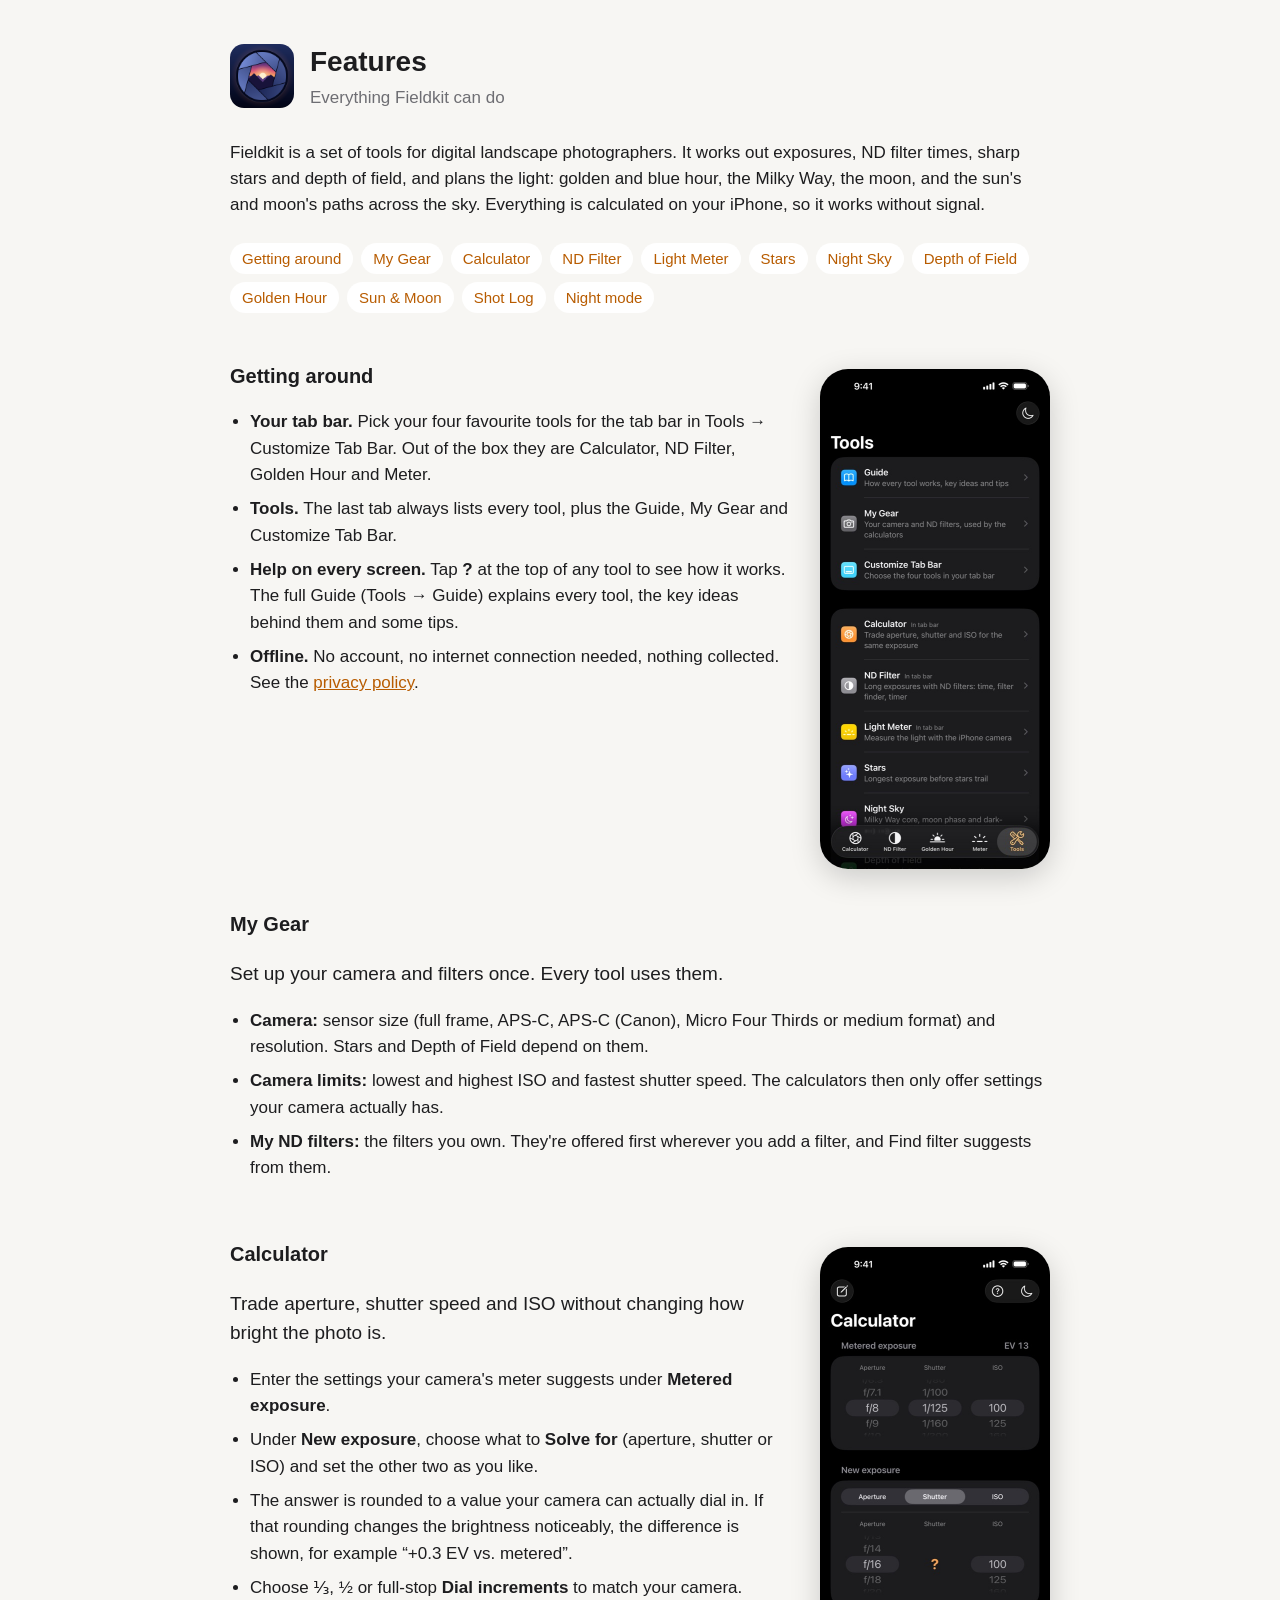
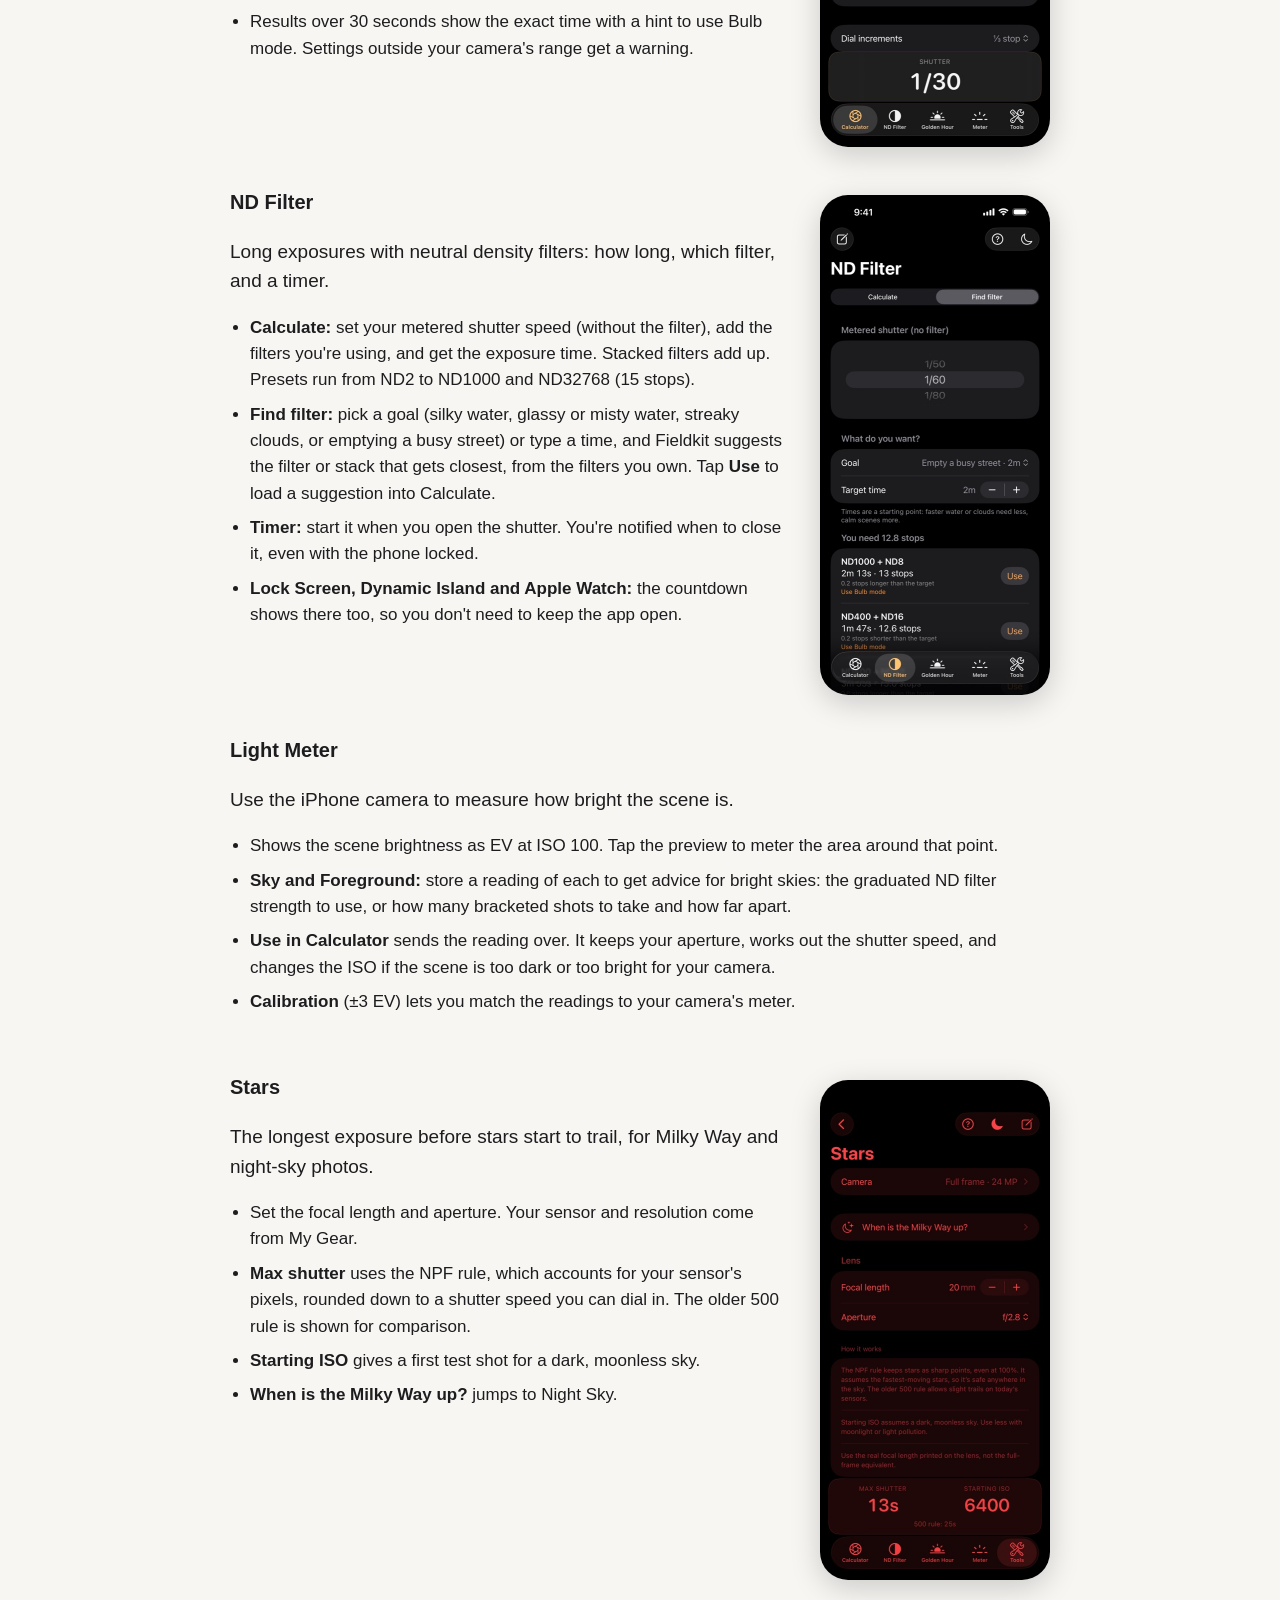
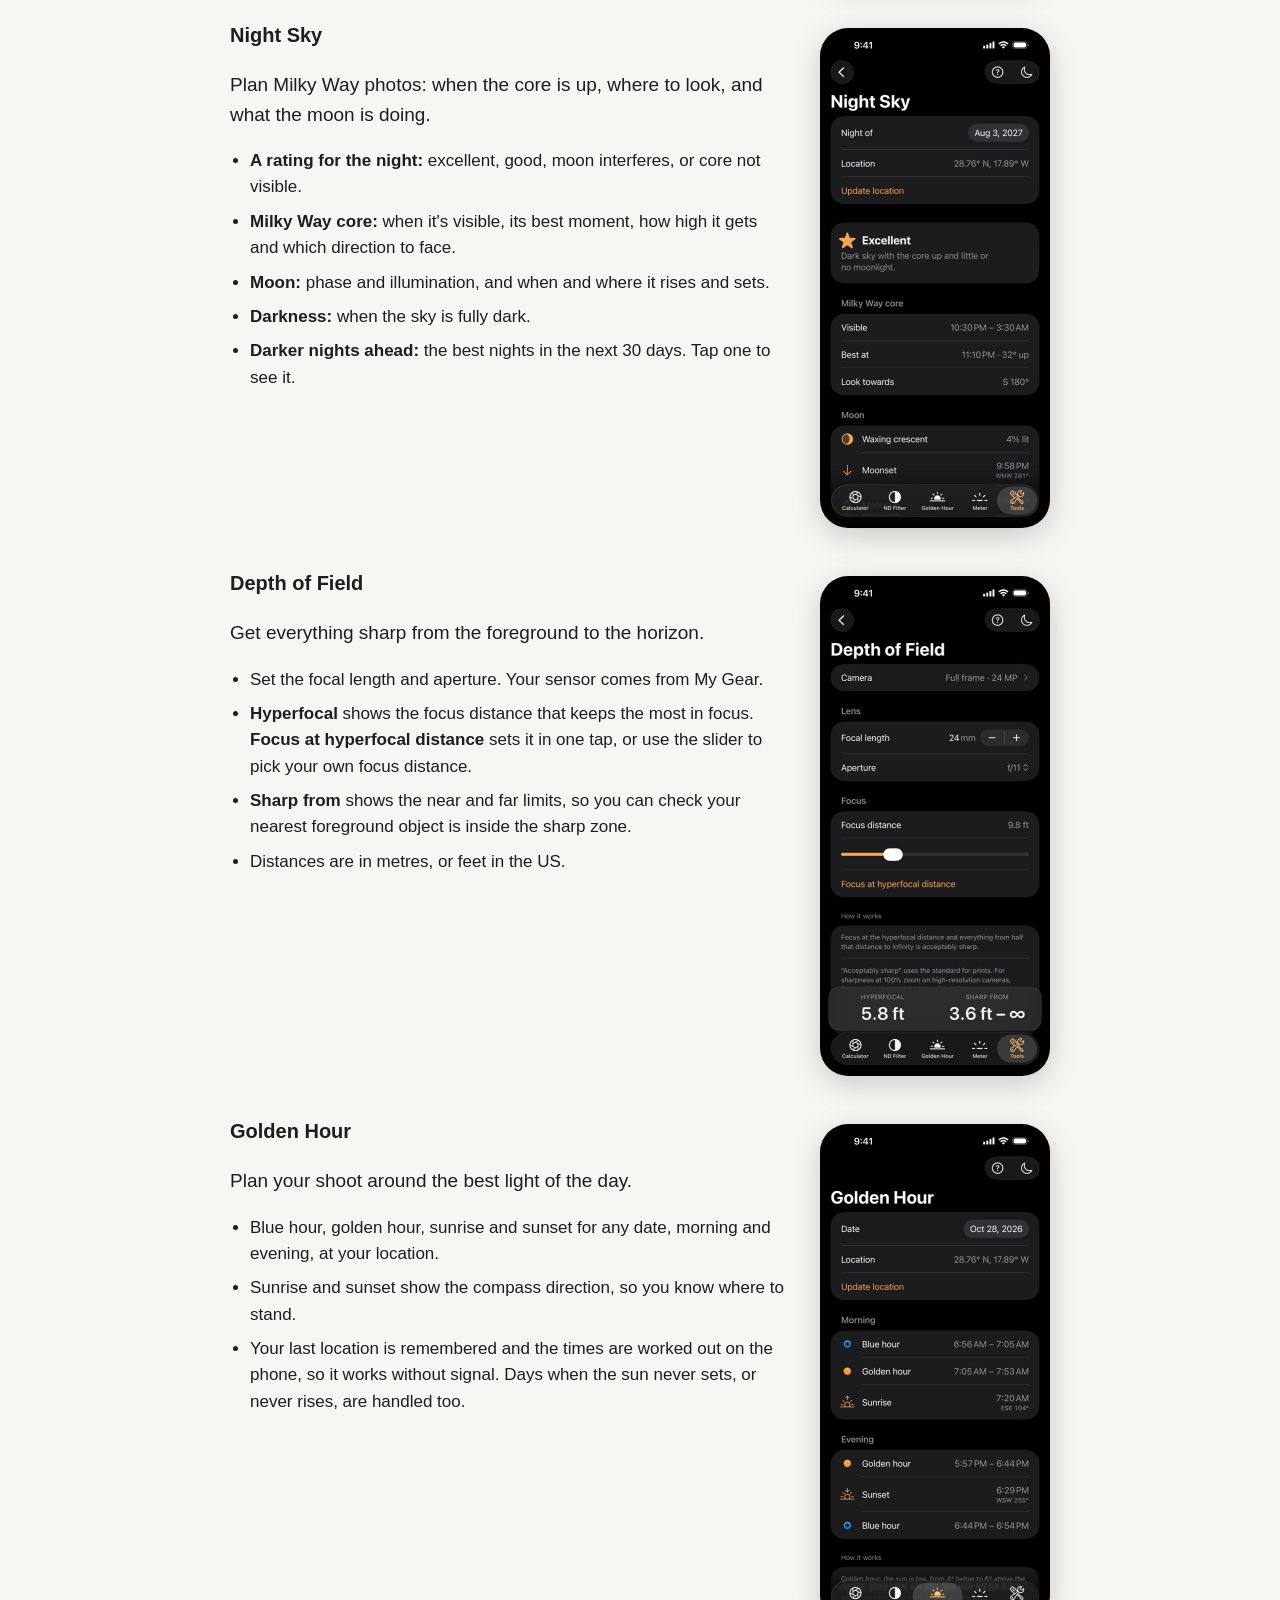
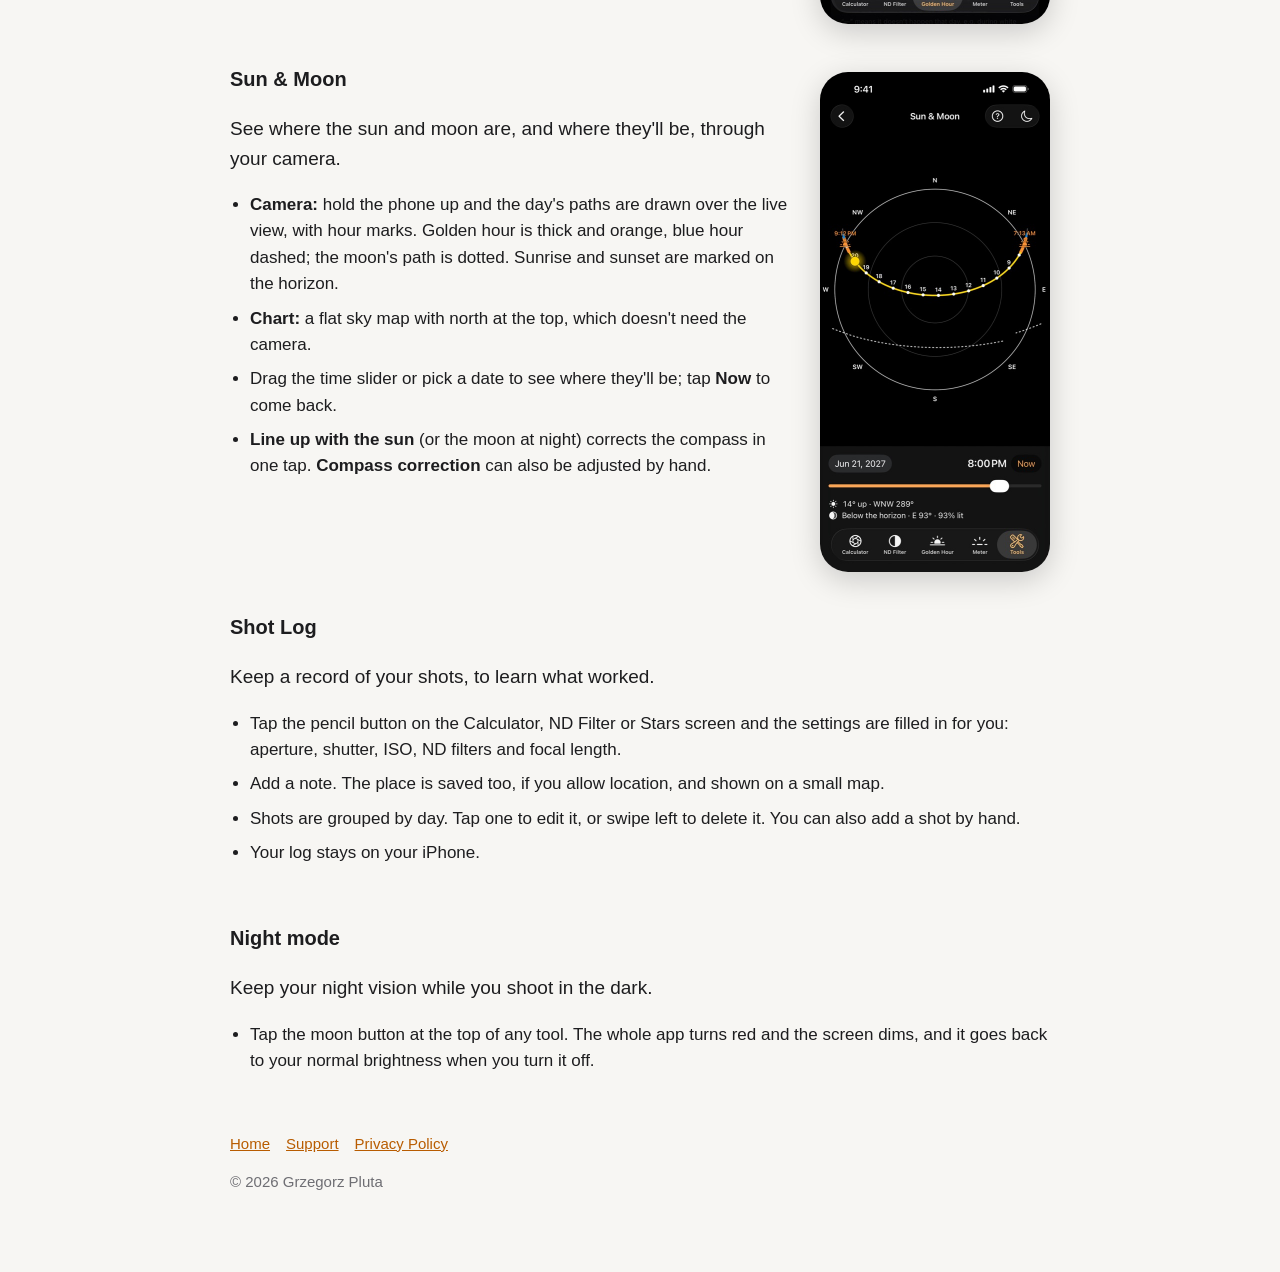
==== features.html @ c2aa4100 "update website" ====
<!doctype html>
<html lang="en">
<head>
<meta charset="utf-8">
<meta name="viewport" content="width=device-width, initial-scale=1">
<title>Fieldkit – Features</title>
<meta name="description" content="Everything Fieldkit does: exposure and ND filter calculators, a light meter, star and Milky Way planning, depth of field, golden hour and the sun's and moon's paths, all offline on your iPhone.">
<link rel="stylesheet" href="style.css">
</head>
<body>
<main class="wide">
  <header>
    <img src="icon.png" alt="">
    <div>
      <h1>Features</h1>
      <p>Everything Fieldkit can do</p>
    </div>
  </header>

  <p>Fieldkit is a set of tools for digital landscape photographers. It works out exposures, ND filter times, sharp stars and depth of field, and plans the light: golden and blue hour, the Milky Way, the moon, and the sun's and moon's paths across the sky. Everything is calculated on your iPhone, so it works without signal.</p>

  <nav class="toc" aria-label="On this page">
    <a href="#getting-around">Getting around</a>
    <a href="#gear">My Gear</a>
    <a href="#calculator">Calculator</a>
    <a href="#nd">ND Filter</a>
    <a href="#meter">Light Meter</a>
    <a href="#stars">Stars</a>
    <a href="#night-sky">Night Sky</a>
    <a href="#dof">Depth of Field</a>
    <a href="#golden-hour">Golden Hour</a>
    <a href="#sun-moon">Sun &amp; Moon</a>
    <a href="#shot-log">Shot Log</a>
    <a href="#night-mode">Night mode</a>
  </nav>

  <section id="getting-around" class="feature">
    <div>
      <h2>Getting around</h2>
      <ul>
        <li><strong>Your tab bar.</strong> Pick your four favourite tools for the tab bar in Tools → Customize Tab Bar. Out of the box they are Calculator, ND Filter, Golden Hour and Meter.</li>
        <li><strong>Tools.</strong> The last tab always lists every tool, plus the Guide, My Gear and Customize Tab Bar.</li>
        <li><strong>Help on every screen.</strong> Tap <strong>?</strong> at the top of any tool to see how it works. The full Guide (Tools → Guide) explains every tool, the key ideas behind them and some tips.</li>
        <li><strong>Offline.</strong> No account, no internet connection needed, nothing collected. See the <a href="privacy.html">privacy policy</a>.</li>
      </ul>
    </div>
    <img src="img/tools.jpg" alt="The Tools screen listing the Guide, My Gear, Customize Tab Bar and every tool" width="460" height="1000" loading="lazy">
  </section>

  <section id="gear" class="feature">
    <div>
      <h2>My Gear</h2>
      <p class="lead">Set up your camera and filters once. Every tool uses them.</p>
      <ul>
        <li><strong>Camera:</strong> sensor size (full frame, APS-C, APS-C (Canon), Micro Four Thirds or medium format) and resolution. Stars and Depth of Field depend on them.</li>
        <li><strong>Camera limits:</strong> lowest and highest ISO and fastest shutter speed. The calculators then only offer settings your camera actually has.</li>
        <li><strong>My ND filters:</strong> the filters you own. They're offered first wherever you add a filter, and Find filter suggests from them.</li>
      </ul>
    </div>
  </section>

  <section id="calculator" class="feature">
    <div>
      <h2>Calculator</h2>
      <p class="lead">Trade aperture, shutter speed and ISO without changing how bright the photo is.</p>
      <ul>
        <li>Enter the settings your camera's meter suggests under <strong>Metered exposure</strong>.</li>
        <li>Under <strong>New exposure</strong>, choose what to <strong>Solve for</strong> (aperture, shutter or ISO) and set the other two as you like.</li>
        <li>The answer is rounded to a value your camera can actually dial in. If that rounding changes the brightness noticeably, the difference is shown, for example “+0.3 EV vs. metered”.</li>
        <li>Choose ⅓, ½ or full-stop <strong>Dial increments</strong> to match your camera.</li>
        <li>Results over 30 seconds show the exact time with a hint to use Bulb mode. Settings outside your camera's range get a warning.</li>
      </ul>
    </div>
    <img src="img/calculator.jpg" alt="The Calculator going from f/8 at 1/125 to f/16 at 1/30" width="460" height="1000" loading="lazy">
  </section>

  <section id="nd" class="feature">
    <div>
      <h2>ND Filter</h2>
      <p class="lead">Long exposures with neutral density filters: how long, which filter, and a timer.</p>
      <ul>
        <li><strong>Calculate:</strong> set your metered shutter speed (without the filter), add the filters you're using, and get the exposure time. Stacked filters add up. Presets run from ND2 to ND1000 and ND32768 (15 stops).</li>
        <li><strong>Find filter:</strong> pick a goal (silky water, glassy or misty water, streaky clouds, or emptying a busy street) or type a time, and Fieldkit suggests the filter or stack that gets closest, from the filters you own. Tap <strong>Use</strong> to load a suggestion into Calculate.</li>
        <li><strong>Timer:</strong> start it when you open the shutter. You're notified when to close it, even with the phone locked.</li>
        <li><strong>Lock Screen, Dynamic Island and Apple Watch:</strong> the countdown shows there too, so you don't need to keep the app open.</li>
      </ul>
    </div>
    <img src="img/nd-find.jpg" alt="Find filter suggesting ND1000 + ND8 to go from 1/60 to 2 minutes" width="460" height="1000" loading="lazy">
  </section>

  <section id="meter" class="feature">
    <div>
      <h2>Light Meter</h2>
      <p class="lead">Use the iPhone camera to measure how bright the scene is.</p>
      <ul>
        <li>Shows the scene brightness as EV at ISO 100. Tap the preview to meter the area around that point.</li>
        <li><strong>Sky and Foreground:</strong> store a reading of each to get advice for bright skies: the graduated ND filter strength to use, or how many bracketed shots to take and how far apart.</li>
        <li><strong>Use in Calculator</strong> sends the reading over. It keeps your aperture, works out the shutter speed, and changes the ISO if the scene is too dark or too bright for your camera.</li>
        <li><strong>Calibration</strong> (±3 EV) lets you match the readings to your camera's meter.</li>
      </ul>
    </div>
  </section>

  <section id="stars" class="feature">
    <div>
      <h2>Stars</h2>
      <p class="lead">The longest exposure before stars start to trail, for Milky Way and night-sky photos.</p>
      <ul>
        <li>Set the focal length and aperture. Your sensor and resolution come from My Gear.</li>
        <li><strong>Max shutter</strong> uses the NPF rule, which accounts for your sensor's pixels, rounded down to a shutter speed you can dial in. The older 500 rule is shown for comparison.</li>
        <li><strong>Starting ISO</strong> gives a first test shot for a dark, moonless sky.</li>
        <li><strong>When is the Milky Way up?</strong> jumps to Night Sky.</li>
      </ul>
    </div>
    <img src="img/night-mode.jpg" alt="The Stars screen in red night mode" width="460" height="1000" loading="lazy">
  </section>

  <section id="night-sky" class="feature">
    <div>
      <h2>Night Sky</h2>
      <p class="lead">Plan Milky Way photos: when the core is up, where to look, and what the moon is doing.</p>
      <ul>
        <li><strong>A rating for the night:</strong> excellent, good, moon interferes, or core not visible.</li>
        <li><strong>Milky Way core:</strong> when it's visible, its best moment, how high it gets and which direction to face.</li>
        <li><strong>Moon:</strong> phase and illumination, and when and where it rises and sets.</li>
        <li><strong>Darkness:</strong> when the sky is fully dark.</li>
        <li><strong>Darker nights ahead:</strong> the best nights in the next 30 days. Tap one to see it.</li>
      </ul>
    </div>
    <img src="img/night-sky.jpg" alt="Night Sky rating a night on La Palma as excellent" width="460" height="1000" loading="lazy">
  </section>

  <section id="dof" class="feature">
    <div>
      <h2>Depth of Field</h2>
      <p class="lead">Get everything sharp from the foreground to the horizon.</p>
      <ul>
        <li>Set the focal length and aperture. Your sensor comes from My Gear.</li>
        <li><strong>Hyperfocal</strong> shows the focus distance that keeps the most in focus. <strong>Focus at hyperfocal distance</strong> sets it in one tap, or use the slider to pick your own focus distance.</li>
        <li><strong>Sharp from</strong> shows the near and far limits, so you can check your nearest foreground object is inside the sharp zone.</li>
        <li>Distances are in metres, or feet in the US.</li>
      </ul>
    </div>
    <img src="img/depth-of-field.jpg" alt="Depth of Field showing the hyperfocal distance and the sharp zone" width="460" height="1000" loading="lazy">
  </section>

  <section id="golden-hour" class="feature">
    <div>
      <h2>Golden Hour</h2>
      <p class="lead">Plan your shoot around the best light of the day.</p>
      <ul>
        <li>Blue hour, golden hour, sunrise and sunset for any date, morning and evening, at your location.</li>
        <li>Sunrise and sunset show the compass direction, so you know where to stand.</li>
        <li>Your last location is remembered and the times are worked out on the phone, so it works without signal. Days when the sun never sets, or never rises, are handled too.</li>
      </ul>
    </div>
    <img src="img/golden-hour.jpg" alt="Golden Hour times for a day on La Palma" width="460" height="1000" loading="lazy">
  </section>

  <section id="sun-moon" class="feature">
    <div>
      <h2>Sun &amp; Moon</h2>
      <p class="lead">See where the sun and moon are, and where they'll be, through your camera.</p>
      <ul>
        <li><strong>Camera:</strong> hold the phone up and the day's paths are drawn over the live view, with hour marks. Golden hour is thick and orange, blue hour dashed; the moon's path is dotted. Sunrise and sunset are marked on the horizon.</li>
        <li><strong>Chart:</strong> a flat sky map with north at the top, which doesn't need the camera.</li>
        <li>Drag the time slider or pick a date to see where they'll be; tap <strong>Now</strong> to come back.</li>
        <li><strong>Line up with the sun</strong> (or the moon at night) corrects the compass in one tap. <strong>Compass correction</strong> can also be adjusted by hand.</li>
      </ul>
    </div>
    <img src="img/sun-moon.jpg" alt="The Sun &amp; Moon chart for 21 June" width="460" height="1000" loading="lazy">
  </section>

  <section id="shot-log" class="feature">
    <div>
      <h2>Shot Log</h2>
      <p class="lead">Keep a record of your shots, to learn what worked.</p>
      <ul>
        <li>Tap the pencil button on the Calculator, ND Filter or Stars screen and the settings are filled in for you: aperture, shutter, ISO, ND filters and focal length.</li>
        <li>Add a note. The place is saved too, if you allow location, and shown on a small map.</li>
        <li>Shots are grouped by day. Tap one to edit it, or swipe left to delete it. You can also add a shot by hand.</li>
        <li>Your log stays on your iPhone.</li>
      </ul>
    </div>
  </section>

  <section id="night-mode" class="feature">
    <div>
      <h2>Night mode</h2>
      <p class="lead">Keep your night vision while you shoot in the dark.</p>
      <ul>
        <li>Tap the moon button at the top of any tool. The whole app turns red and the screen dims, and it goes back to your normal brightness when you turn it off.</li>
      </ul>
    </div>
  </section>

  <nav><a href="home.html">Home</a><a href="index.html">Support</a><a href="privacy.html">Privacy Policy</a></nav>
  <p class="muted">© 2026 Grzegorz Pluta</p>
</main>
</body>
</html>
---- style.css ----
:root { --bg: #f7f6f3; --text: #1d1d1f; --muted: #6e6e73; --accent: #b85c00; --card: #ffffff; }
@media (prefers-color-scheme: dark) {
  :root { --bg: #0b0d1c; --text: #f2f2f7; --muted: #a1a1aa; --accent: #ffa552; --card: #161a33; }
}
* { box-sizing: border-box; }
body { margin: 0; background: var(--bg); color: var(--text);
  font: 17px/1.55 -apple-system, BlinkMacSystemFont, "Segoe UI", Roboto, sans-serif; }
main { max-width: 680px; margin: 0 auto; padding: 40px 20px 64px; }
header { display: flex; align-items: center; gap: 16px; margin-bottom: 28px; }
header img { width: 64px; height: 64px; border-radius: 14px; }
header h1 { margin: 0; font-size: 28px; }
header p { margin: 2px 0 0; color: var(--muted); }
h2 { margin-top: 32px; font-size: 20px; }
a { color: var(--accent); }
.card { background: var(--card); border-radius: 16px; padding: 4px 20px; }
.muted { color: var(--muted); font-size: 15px; }
nav { margin-top: 40px; font-size: 15px; }
nav a { margin-right: 16px; }

/* Features page: wider, with a screenshot beside each section on larger screens. */
main.wide { max-width: 860px; }
.toc { display: flex; flex-wrap: wrap; gap: 8px; margin: 24px 0 8px; font-size: 15px; }
.toc a { background: var(--card); border-radius: 999px; padding: 4px 12px; margin: 0; text-decoration: none; }
.feature { display: flex; gap: 32px; align-items: flex-start; padding-top: 8px; scroll-margin-top: 16px; }
.feature > div { flex: 1; min-width: 0; }
.feature > img { width: 230px; height: auto; border-radius: 28px; margin-top: 40px;
  box-shadow: 0 8px 30px rgba(0, 0, 0, 0.18); }
.feature ul { padding-left: 20px; }
.feature li { margin-bottom: 8px; }
.lead { font-size: 19px; }
@media (max-width: 640px) {
  .feature { flex-direction: column; gap: 0; }
  .feature > img { width: 60%; max-width: 260px; margin: 8px auto 0; }
}

/* Landing page (home.html). */
.home .hero { background: #0a0d1c url(img/hero.jpg) center bottom / cover no-repeat; color: #fff;
  min-height: 560px; display: flex; }
.hero-inner { max-width: 860px; width: 100%; margin: 0 auto; padding: 56px 20px 200px; text-align: center; }
.hero-icon { width: 96px; height: 96px; border-radius: 22px; box-shadow: 0 10px 30px rgba(0, 0, 0, 0.45); }
.hero h1 { margin: 16px 0 0; font-size: 56px; line-height: 1.1; font-family: ui-rounded, -apple-system, sans-serif; }
.tagline { margin: 6px 0 0; font-size: 24px; font-weight: 600; }
.hero-sub { margin: 10px auto 0; max-width: 480px; color: rgba(255, 255, 255, 0.85); }
.hero-actions { display: flex; flex-wrap: wrap; gap: 12px; justify-content: center; margin-top: 24px; }
.badge, .button { border-radius: 999px; padding: 10px 20px; font-size: 16px; font-weight: 600; }
.badge { background: rgba(255, 255, 255, 0.15); border: 1px solid rgba(255, 255, 255, 0.35); }
.button { background: #ffa552; color: #1d1d1f; text-decoration: none; }
.tools { display: grid; grid-template-columns: repeat(auto-fill, minmax(240px, 1fr)); gap: 12px; }
.tools a { background: var(--card); border-radius: 16px; padding: 14px 18px; color: var(--text); text-decoration: none; }
.tools a:hover { outline: 2px solid var(--accent); }
.tools strong { display: block; color: var(--accent); }
.tools span { font-size: 15px; color: var(--muted); }
.shots { display: flex; gap: 16px; overflow-x: auto; scroll-snap-type: x mandatory; margin: 32px -20px 0; padding: 8px 20px 20px; }
.shots img { width: 200px; height: auto; flex: none; border-radius: 24px; scroll-snap-align: start;
  box-shadow: 0 6px 20px rgba(0, 0, 0, 0.18); }
.highlights { display: grid; grid-template-columns: repeat(auto-fit, minmax(260px, 1fr)); gap: 12px; }
.highlights .card { padding: 4px 20px 8px; }
.highlights h3 { margin: 14px 0 4px; font-size: 17px; }
.highlights p { margin: 0 0 8px; font-size: 15px; color: var(--muted); }
@media (max-width: 640px) {
  .home .hero { min-height: 520px; }
  .hero-inner { padding-bottom: 160px; }
  .hero h1 { font-size: 44px; }
  .tagline { font-size: 20px; }
}
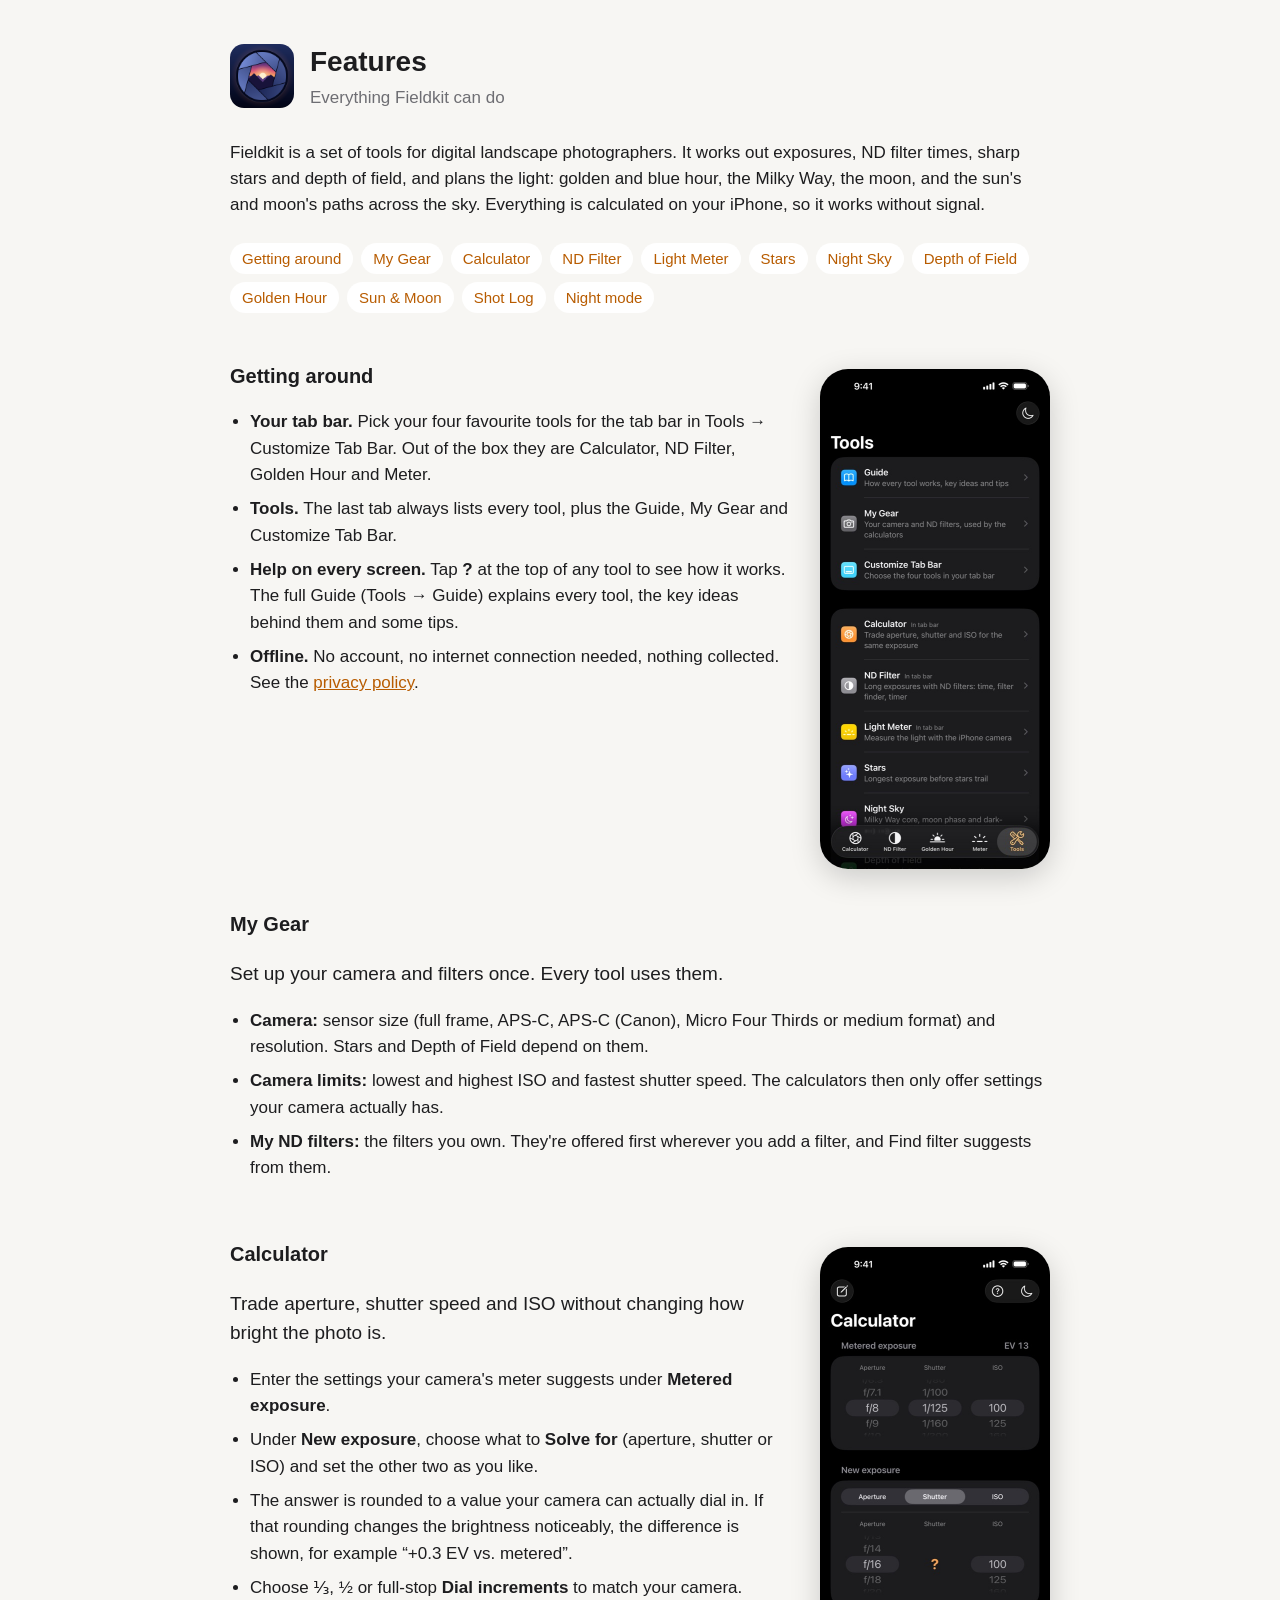
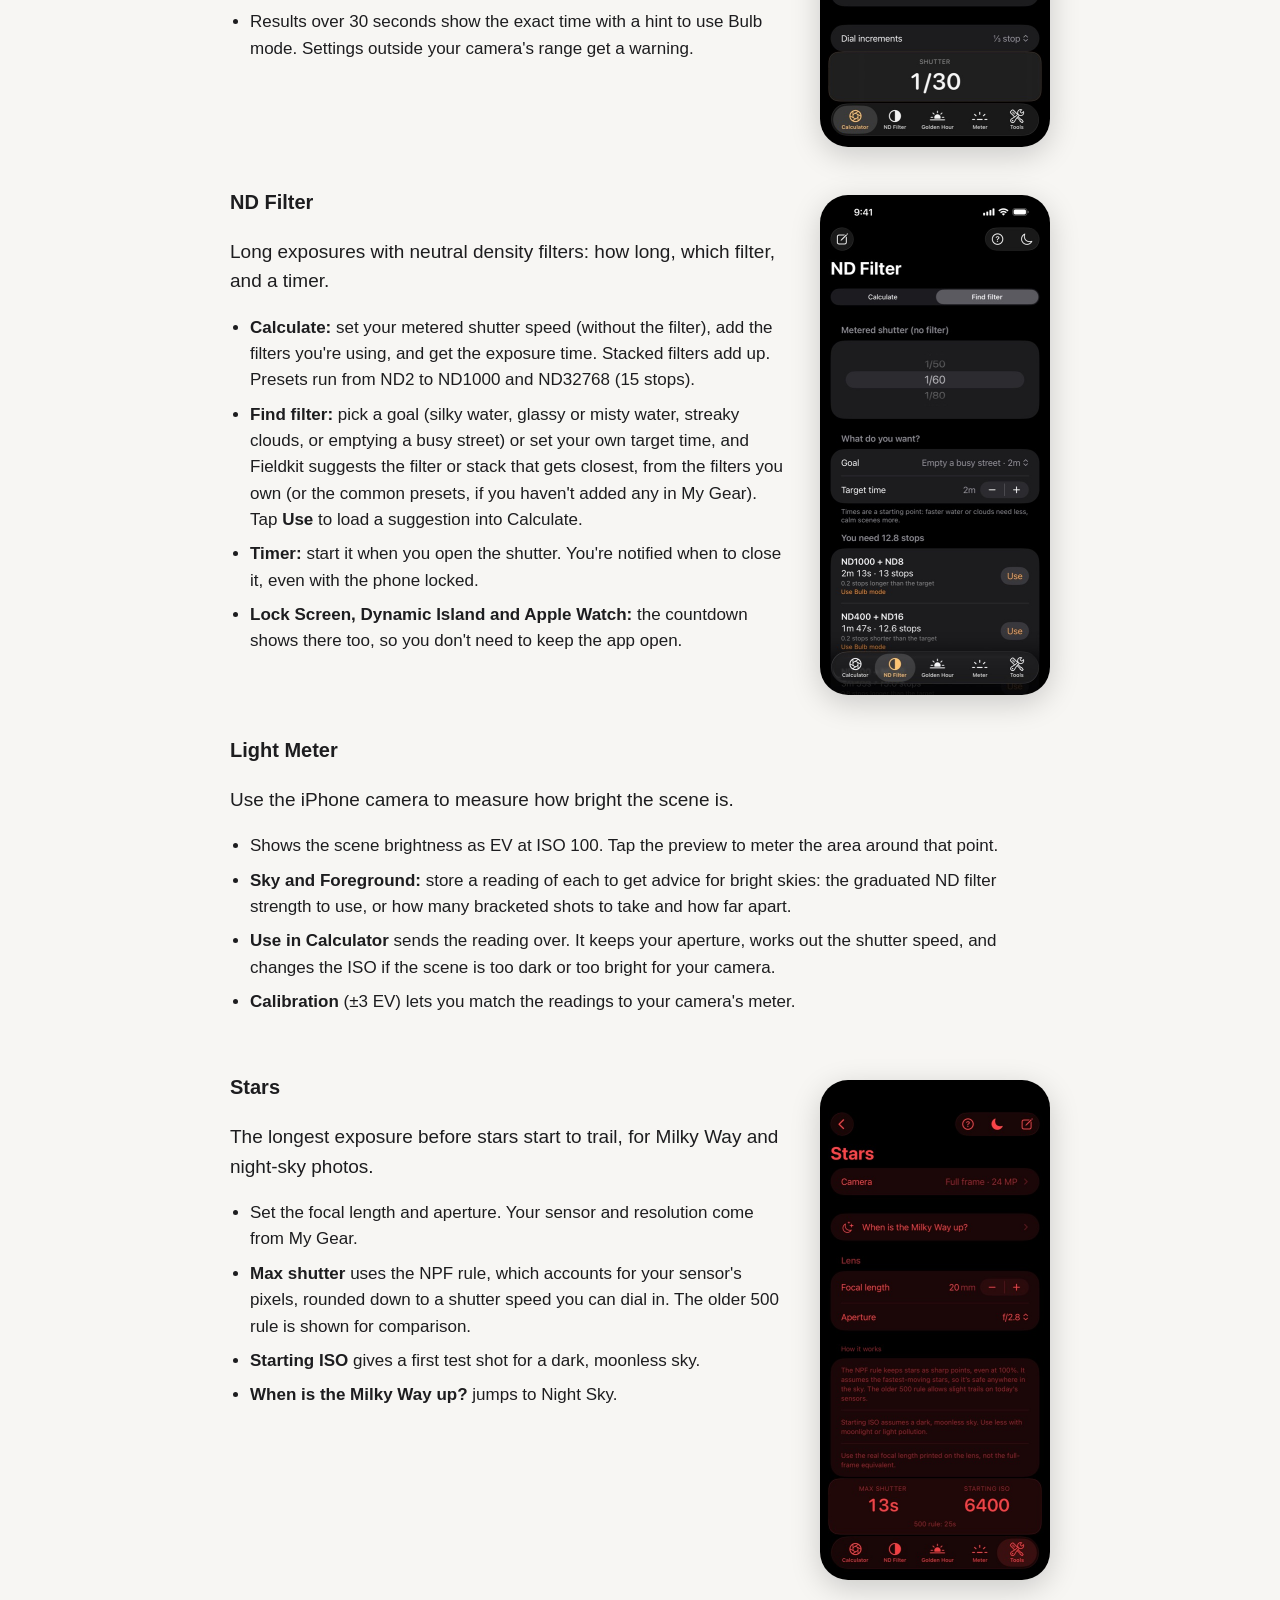
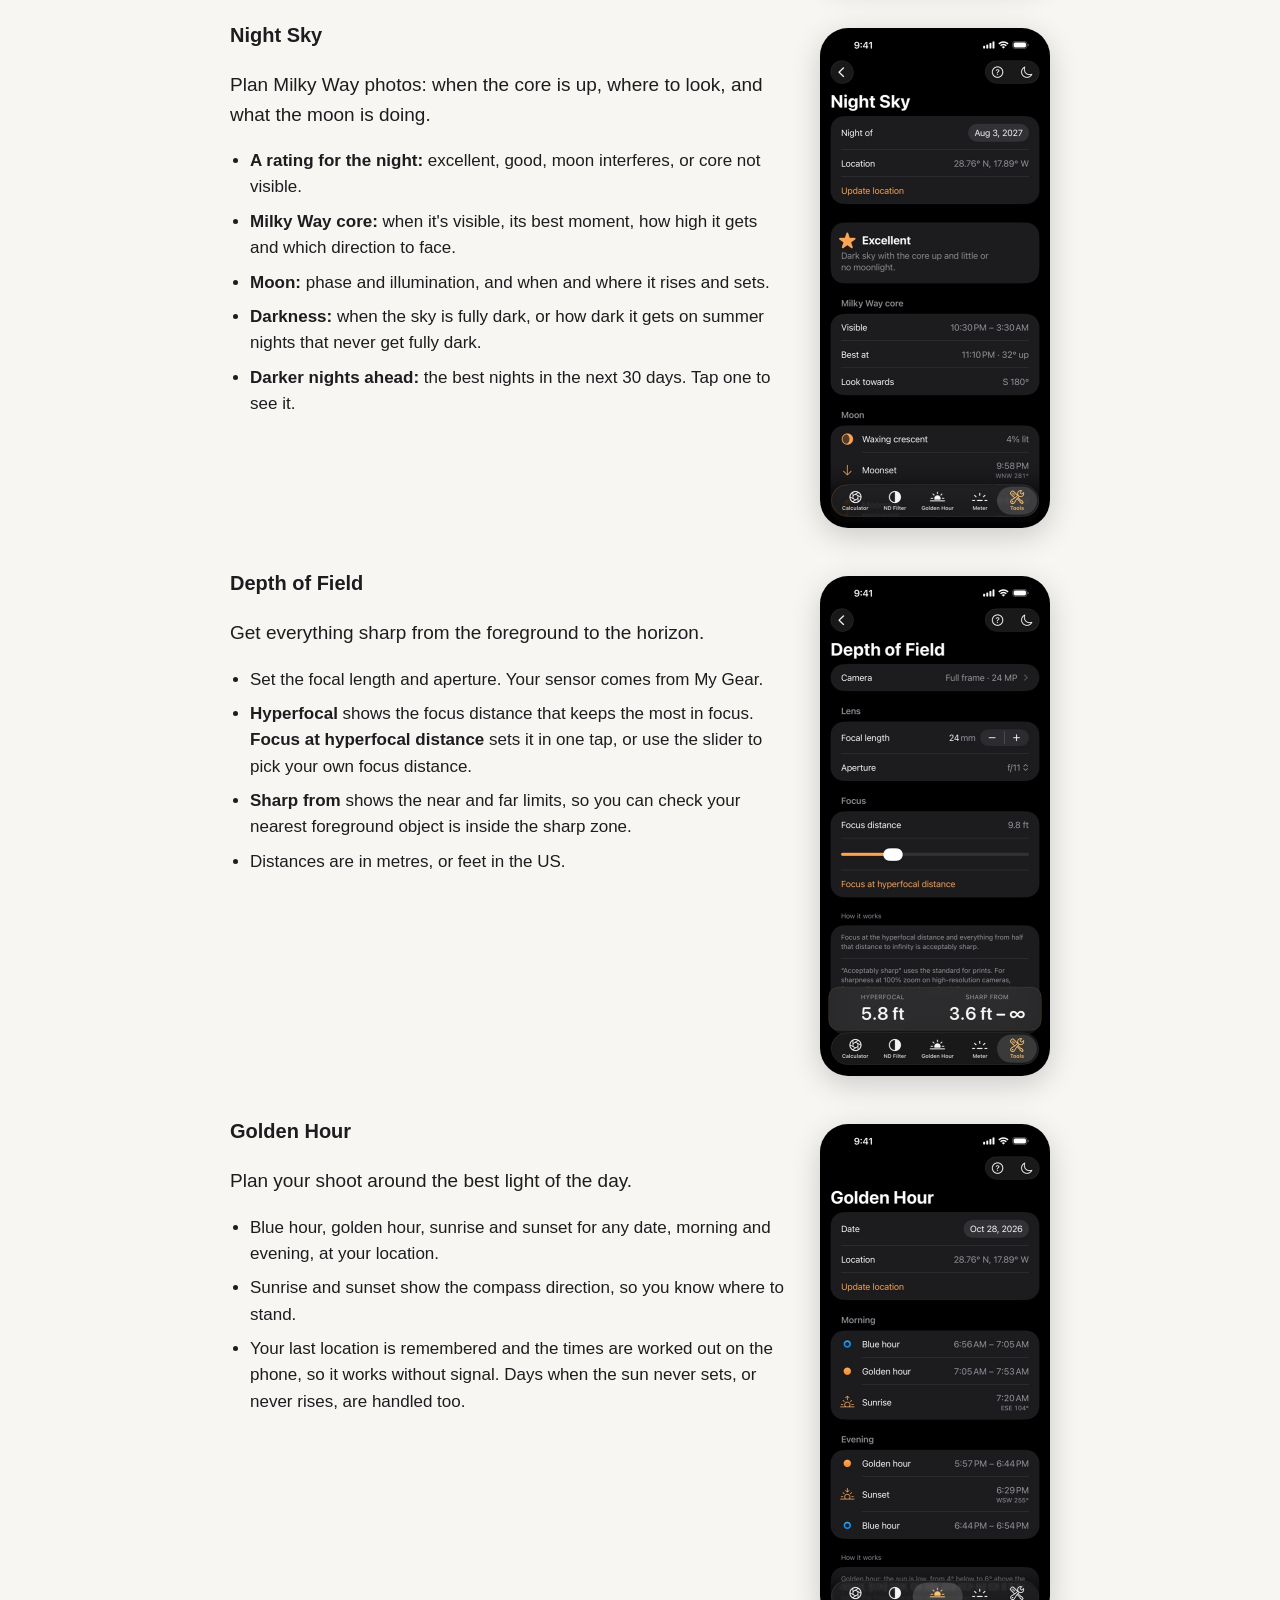
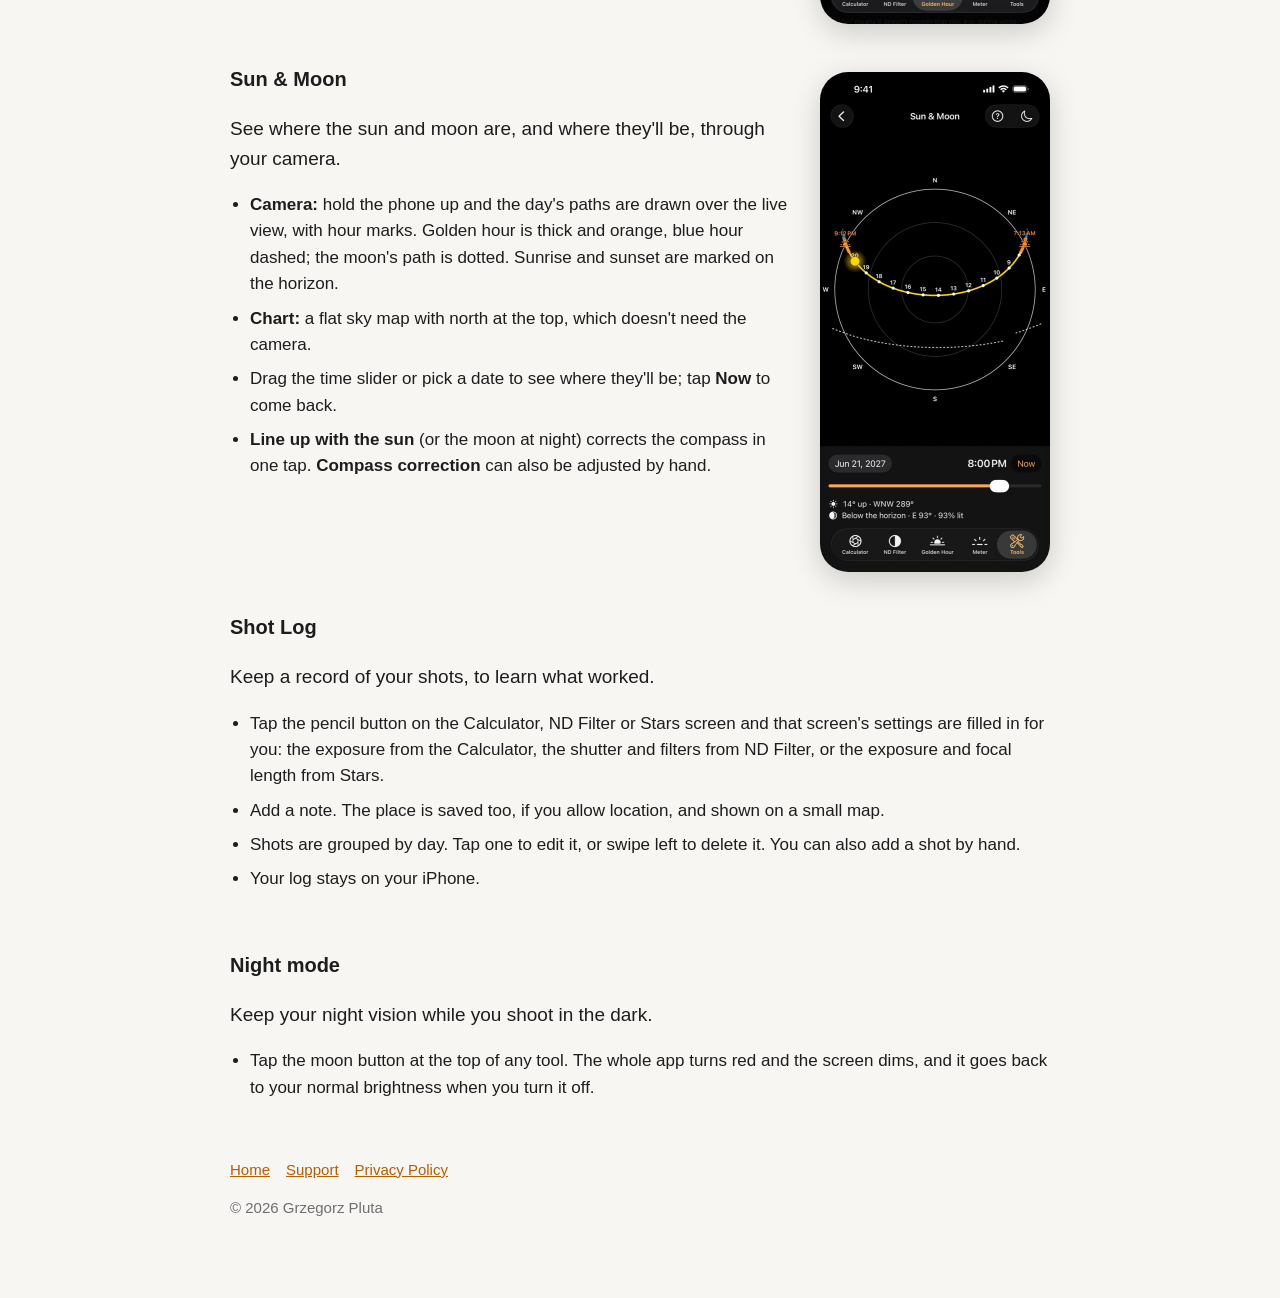
==== commit 23d9439f: "Fix claims that didn't match the app; add favicon and a timer FAQ Co-Authored-By: Claude Opus 5.5 <n" ====
--- a/features.html
+++ b/features.html
@@ -5,6 +5,8 @@
 <meta name="viewport" content="width=device-width, initial-scale=1">
 <title>Fieldkit – Features</title>
 <meta name="description" content="Everything Fieldkit does: exposure and ND filter calculators, a light meter, star and Milky Way planning, depth of field, golden hour and the sun's and moon's paths, all offline on your iPhone.">
+<link rel="icon" type="image/png" href="icon.png">
+<link rel="apple-touch-icon" href="icon.png">
 <link rel="stylesheet" href="style.css">
 </head>
 <body>
@@ -80,7 +82,7 @@
       <p class="lead">Long exposures with neutral density filters: how long, which filter, and a timer.</p>
       <ul>
         <li><strong>Calculate:</strong> set your metered shutter speed (without the filter), add the filters you're using, and get the exposure time. Stacked filters add up. Presets run from ND2 to ND1000 and ND32768 (15 stops).</li>
-        <li><strong>Find filter:</strong> pick a goal (silky water, glassy or misty water, streaky clouds, or emptying a busy street) or type a time, and Fieldkit suggests the filter or stack that gets closest, from the filters you own. Tap <strong>Use</strong> to load a suggestion into Calculate.</li>
+        <li><strong>Find filter:</strong> pick a goal (silky water, glassy or misty water, streaky clouds, or emptying a busy street) or set your own target time, and Fieldkit suggests the filter or stack that gets closest, from the filters you own (or the common presets, if you haven't added any in My Gear). Tap <strong>Use</strong> to load a suggestion into Calculate.</li>
         <li><strong>Timer:</strong> start it when you open the shutter. You're notified when to close it, even with the phone locked.</li>
         <li><strong>Lock Screen, Dynamic Island and Apple Watch:</strong> the countdown shows there too, so you don't need to keep the app open.</li>
       </ul>
@@ -123,7 +125,7 @@
         <li><strong>A rating for the night:</strong> excellent, good, moon interferes, or core not visible.</li>
         <li><strong>Milky Way core:</strong> when it's visible, its best moment, how high it gets and which direction to face.</li>
         <li><strong>Moon:</strong> phase and illumination, and when and where it rises and sets.</li>
-        <li><strong>Darkness:</strong> when the sky is fully dark.</li>
+        <li><strong>Darkness:</strong> when the sky is fully dark, or how dark it gets on summer nights that never get fully dark.</li>
         <li><strong>Darker nights ahead:</strong> the best nights in the next 30 days. Tap one to see it.</li>
       </ul>
     </div>
@@ -176,7 +178,7 @@
       <h2>Shot Log</h2>
       <p class="lead">Keep a record of your shots, to learn what worked.</p>
       <ul>
-        <li>Tap the pencil button on the Calculator, ND Filter or Stars screen and the settings are filled in for you: aperture, shutter, ISO, ND filters and focal length.</li>
+        <li>Tap the pencil button on the Calculator, ND Filter or Stars screen and that screen's settings are filled in for you: the exposure from the Calculator, the shutter and filters from ND Filter, or the exposure and focal length from Stars.</li>
         <li>Add a note. The place is saved too, if you allow location, and shown on a small map.</li>
         <li>Shots are grouped by day. Tap one to edit it, or swipe left to delete it. You can also add a shot by hand.</li>
         <li>Your log stays on your iPhone.</li>
@@ -194,7 +196,7 @@
     </div>
   </section>
 
-  <nav><a href="home.html">Home</a><a href="index.html">Support</a><a href="privacy.html">Privacy Policy</a></nav>
+  <nav><a href="./">Home</a><a href="support.html">Support</a><a href="privacy.html">Privacy Policy</a></nav>
   <p class="muted">© 2026 Grzegorz Pluta</p>
 </main>
 </body>
--- a/style.css
+++ b/style.css
@@ -43,7 +43,9 @@
 .hero-sub { margin: 10px auto 0; max-width: 480px; color: rgba(255, 255, 255, 0.85); }
 .hero-actions { display: flex; flex-wrap: wrap; gap: 12px; justify-content: center; margin-top: 24px; }
 .badge, .button { border-radius: 999px; padding: 10px 20px; font-size: 16px; font-weight: 600; }
-.badge { background: rgba(255, 255, 255, 0.15); border: 1px solid rgba(255, 255, 255, 0.35); }
+/* A dark, mostly opaque pill so the white text stays readable over the bright sunset glow. */
+.badge { background: rgba(10, 13, 28, 0.72); border: 1px solid rgba(255, 255, 255, 0.35);
+  -webkit-backdrop-filter: blur(8px); backdrop-filter: blur(8px); }
 .button { background: #ffa552; color: #1d1d1f; text-decoration: none; }
 .tools { display: grid; grid-template-columns: repeat(auto-fill, minmax(240px, 1fr)); gap: 12px; }
 .tools a { background: var(--card); border-radius: 16px; padding: 14px 18px; color: var(--text); text-decoration: none; }
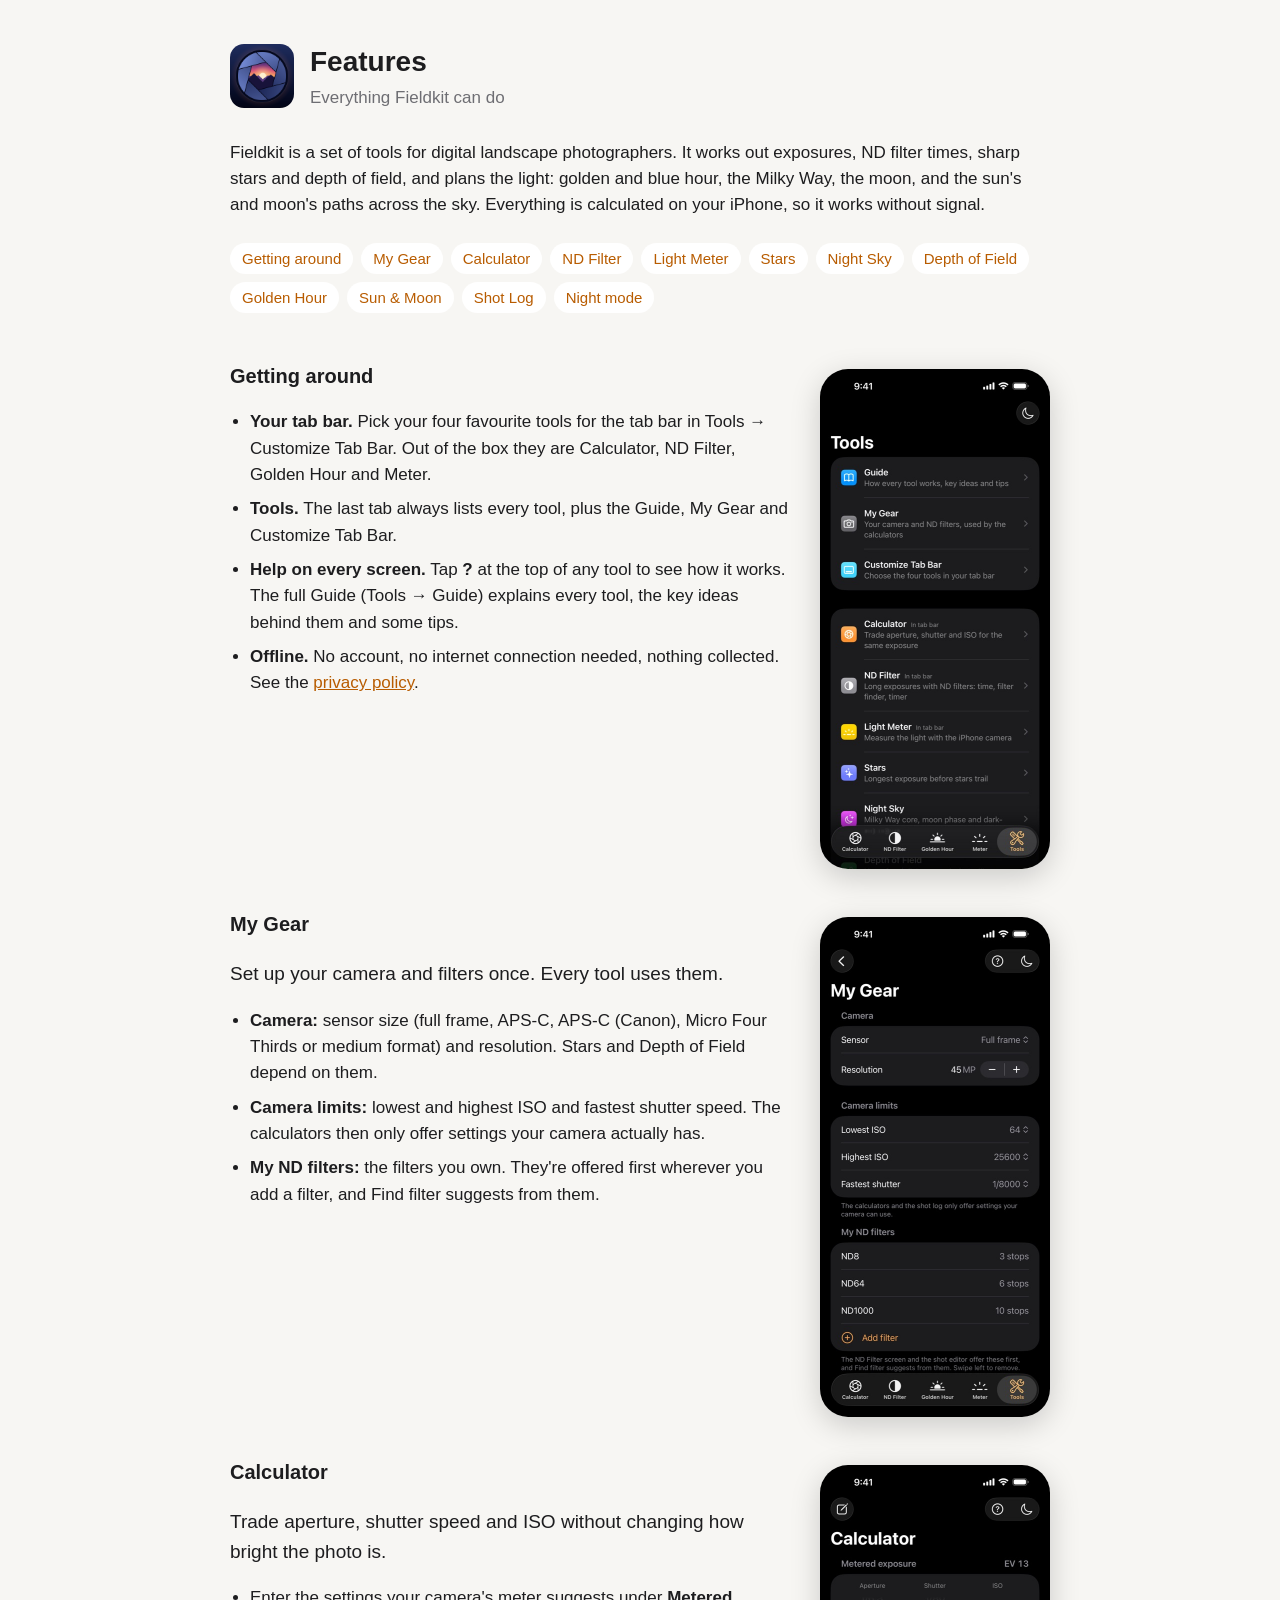
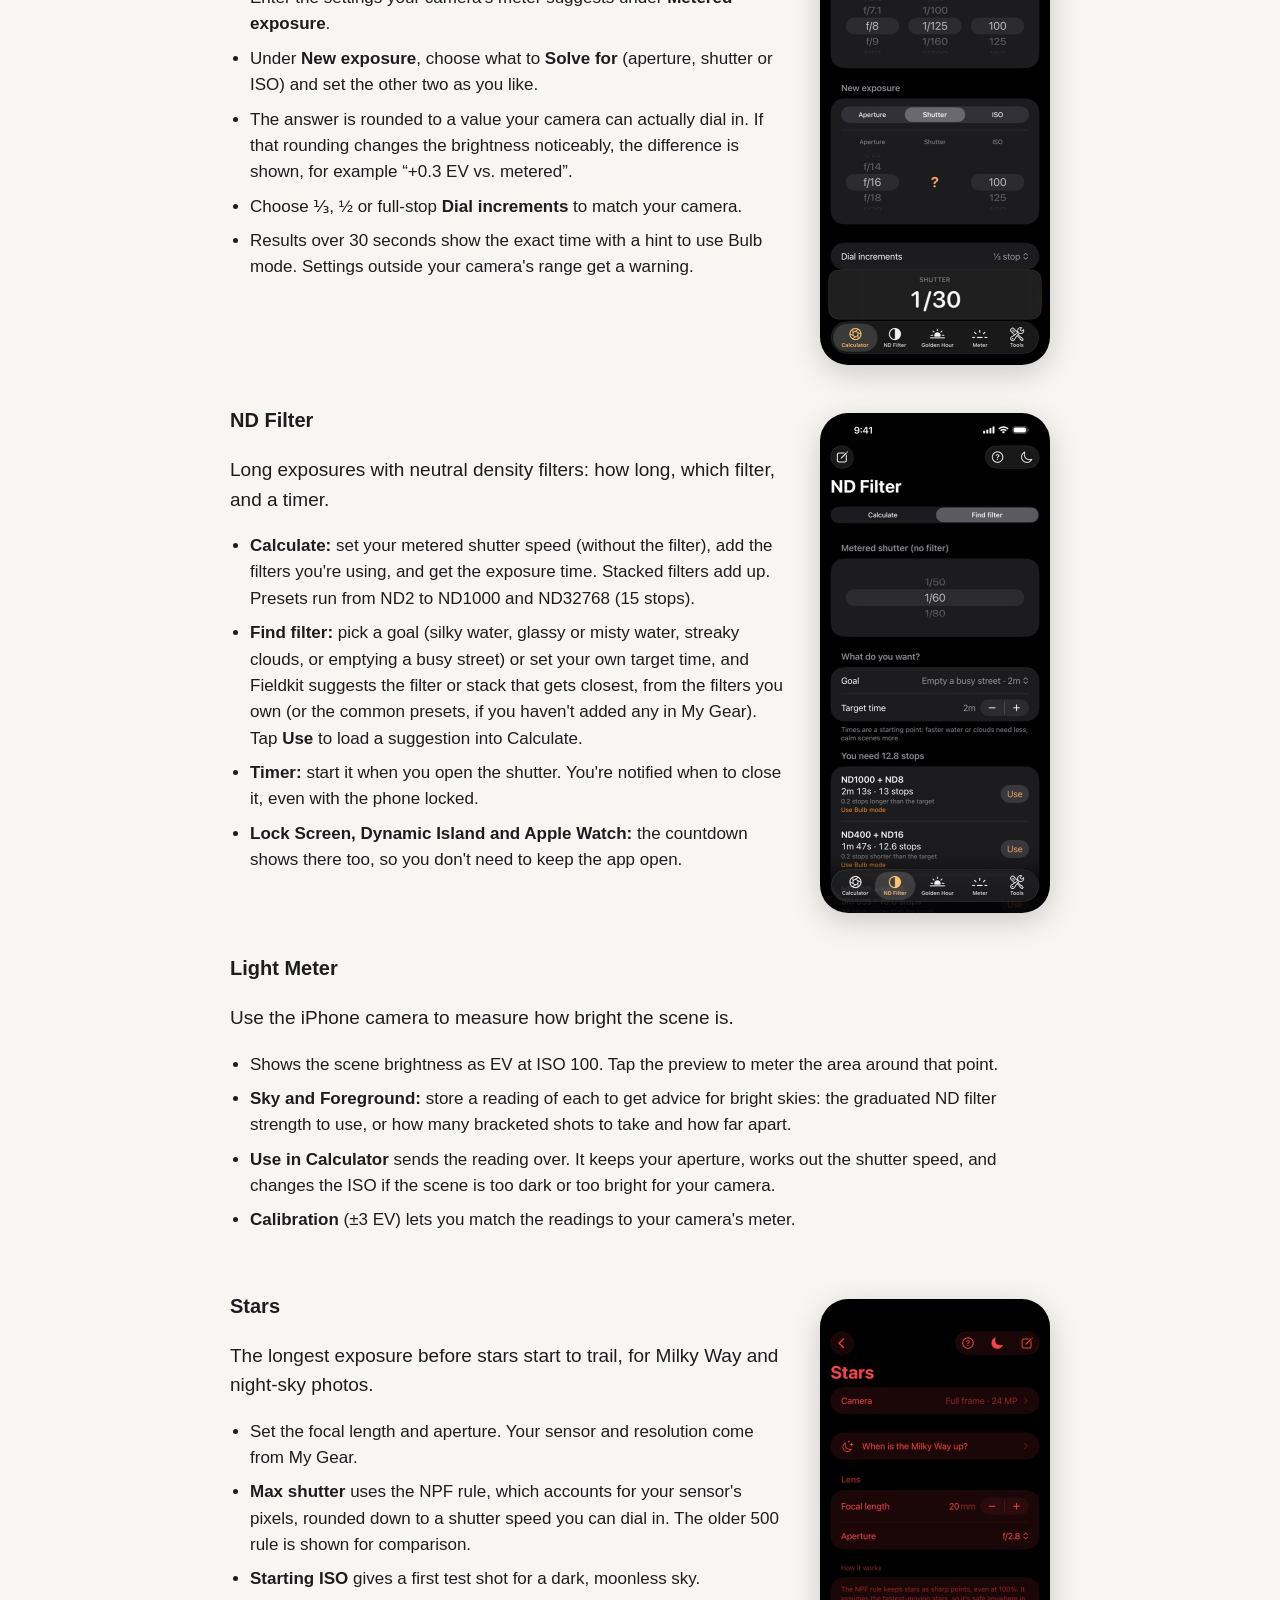
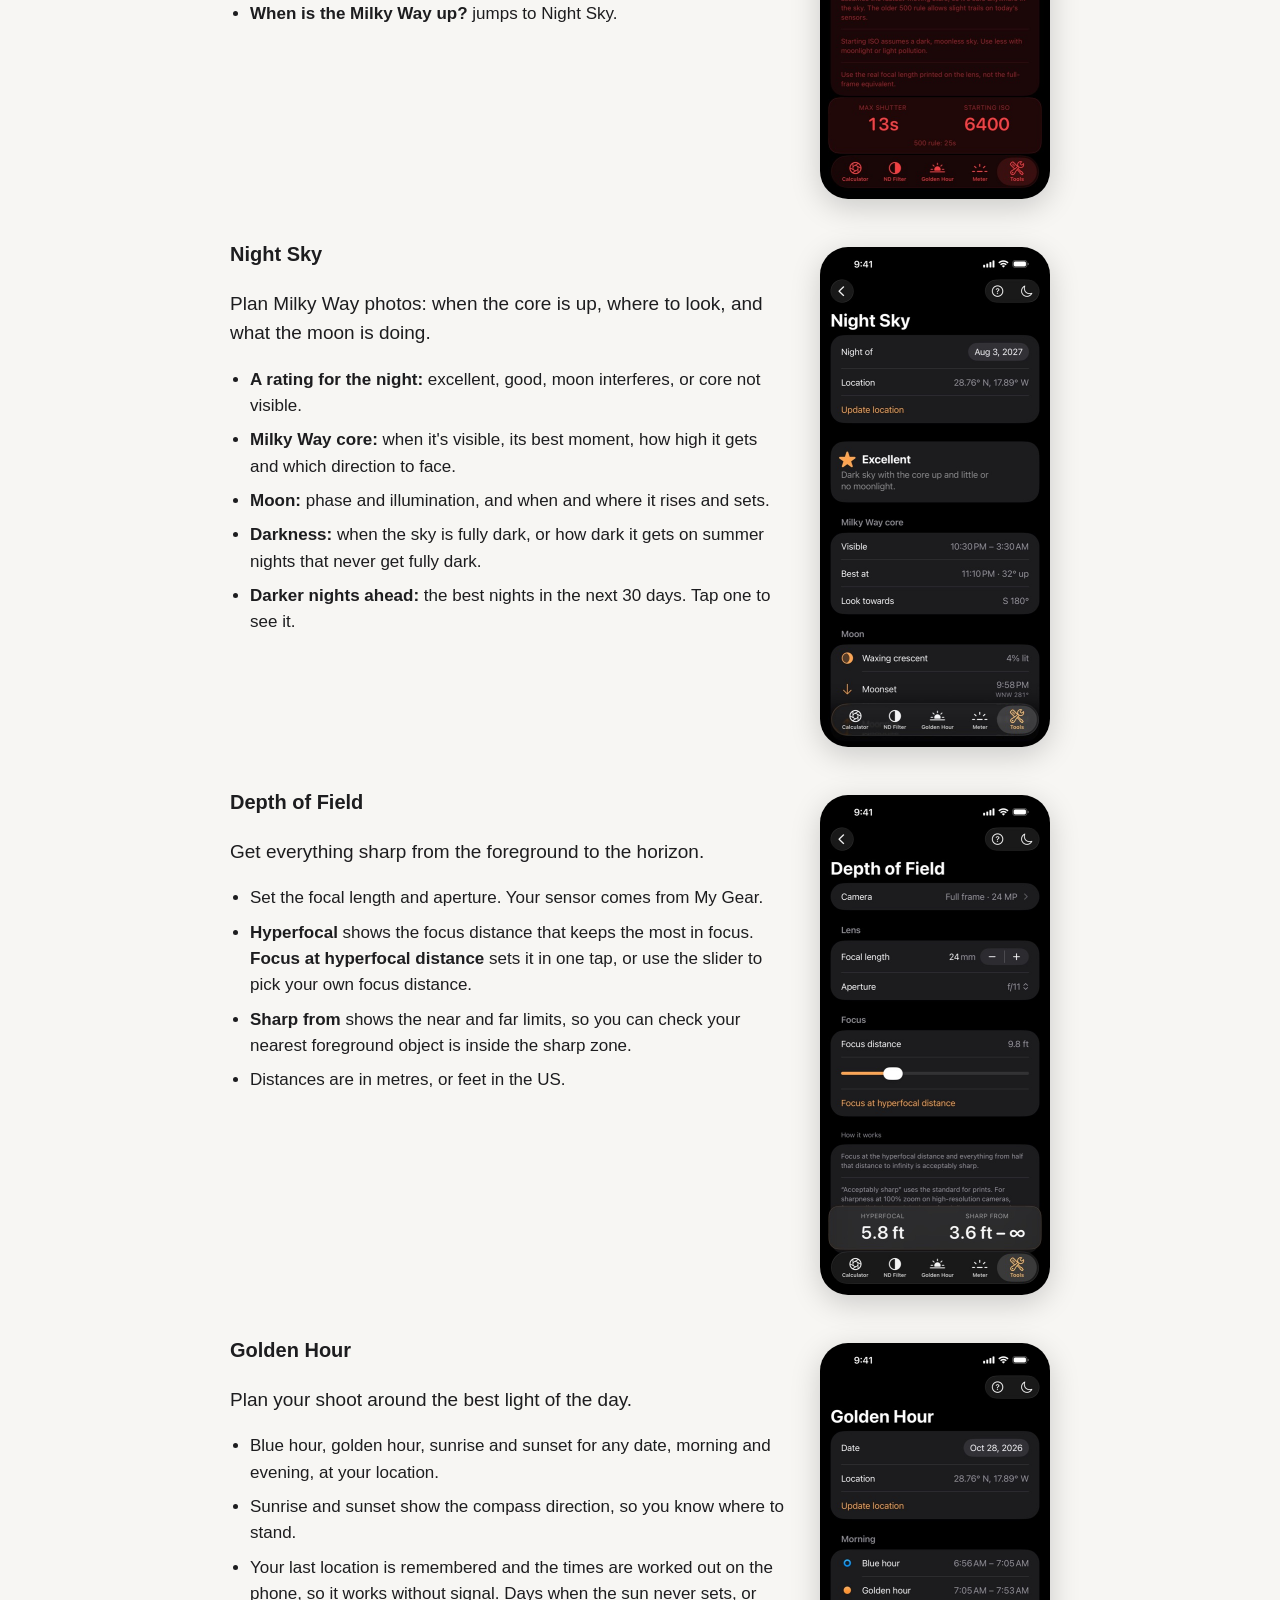
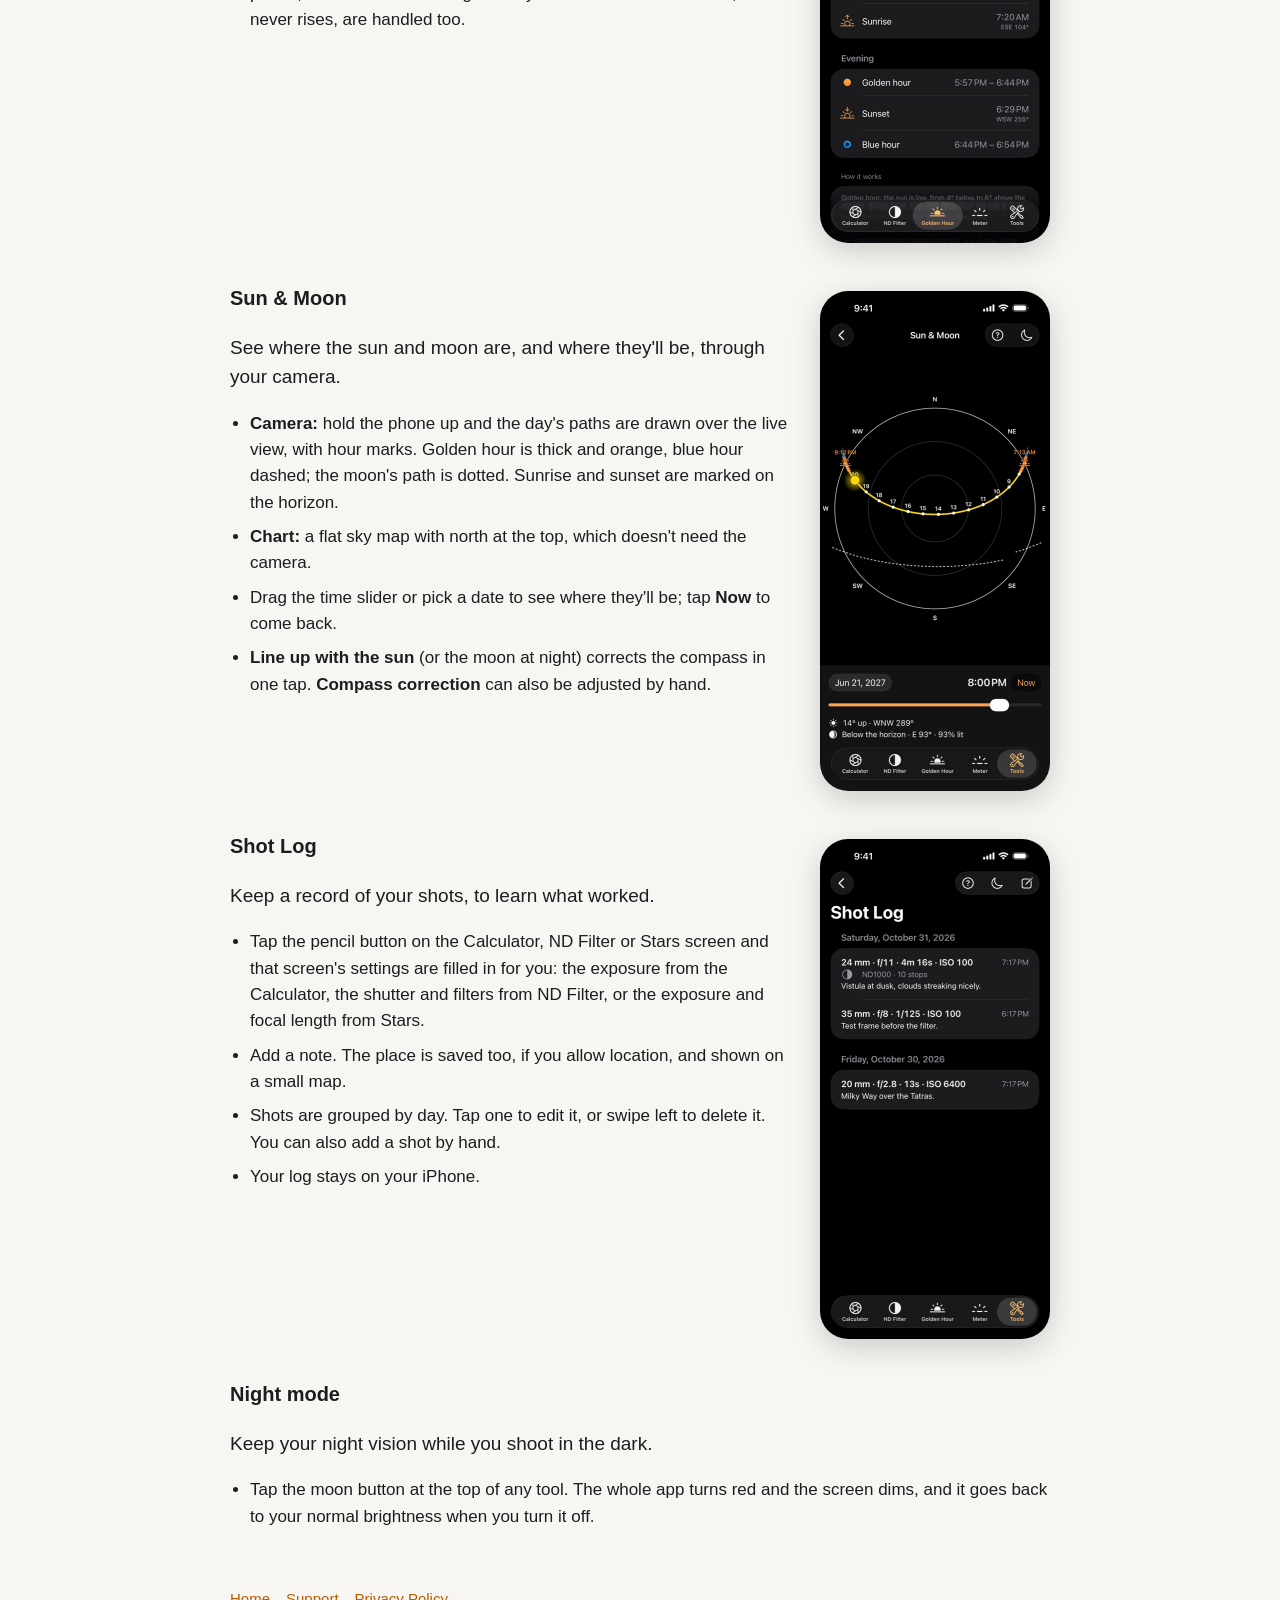
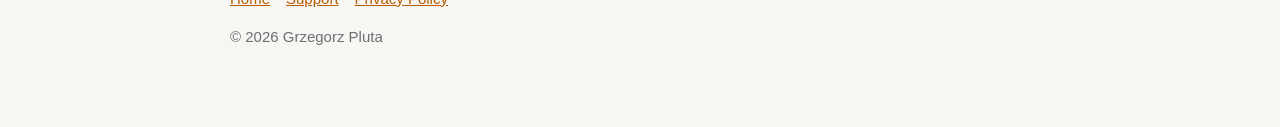
==== commit 96f753c1: "Add My Gear and Shot Log screenshots to the features page Co-Authored-By: Claude Opus 5.5 <noreply@a" ====
--- a/features.html
+++ b/features.html
@@ -59,6 +59,7 @@
         <li><strong>My ND filters:</strong> the filters you own. They're offered first wherever you add a filter, and Find filter suggests from them.</li>
       </ul>
     </div>
+    <img src="img/gear.jpg" alt="My Gear with a full-frame 45 MP camera and ND8, ND64 and ND1000 filters" width="460" height="1000" loading="lazy">
   </section>
 
   <section id="calculator" class="feature">
@@ -184,6 +185,7 @@
         <li>Your log stays on your iPhone.</li>
       </ul>
     </div>
+    <img src="img/shot-log.jpg" alt="The Shot Log with shots grouped by day" width="460" height="1000" loading="lazy">
   </section>
 
   <section id="night-mode" class="feature">
